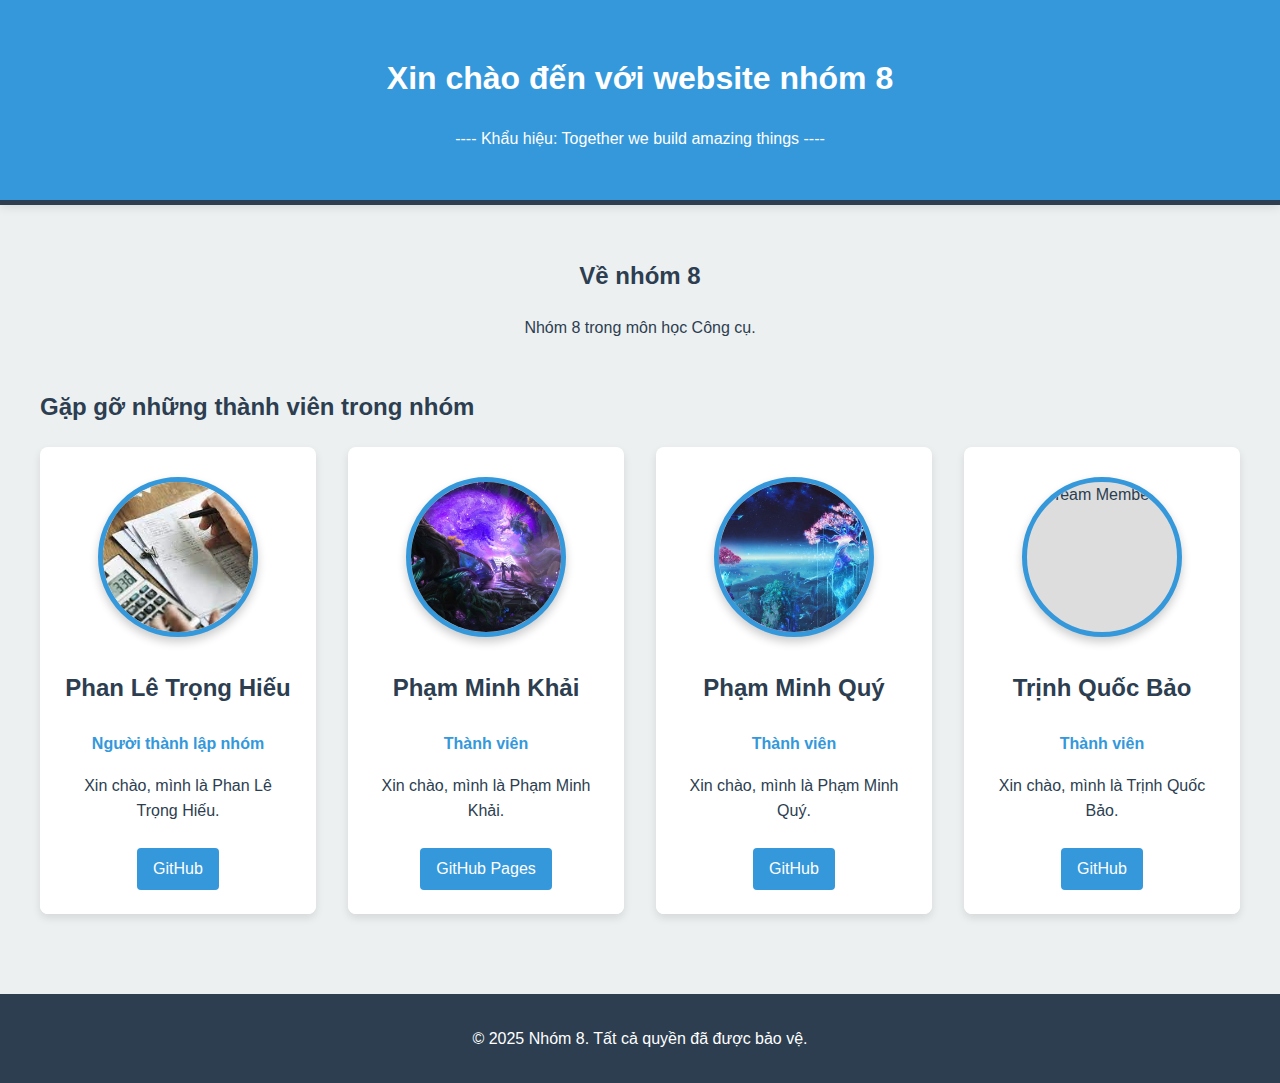
==== index.html @ 6443c13a "html-css-javascript" ====
<!DOCTYPE html>
<html lang="en">
  <head>
    <meta charset="UTF-8" />
    <meta name="viewport" content="width=device-width, initial-scale=1.0" />
    <title>Nhóm 8</title>
    <link rel="stylesheet" href="style.css" />
  </head>
  <body>
    <header>
      <h1>Xin chào đến với website nhóm 8</h1>
      <p>---- Khẩu hiệu: Together we build amazing things ----</p>
    </header>

    <div class="container">
      <div class="team-intro">
        <h2>Về nhóm 8</h2>
        <p>Nhóm 8 trong môn học Công cụ.</p>
      </div>

      <h2>Gặp gỡ những thành viên trong nhóm</h2>
      <div class="team-members">
        <!-- Team Member 1 -->
        <div class="member-card">
          <div class="avatar-container">
            <img src="./img/calculating.jpg" alt="Team Member 1" />
          </div>
          <div class="member-info">
            <h3 class="member-name">Phan Lê Trọng Hiếu</h3>
            <p class="member-role">Người thành lập nhóm</p>
            <p>Xin chào, mình là Phan Lê Trọng Hiếu.</p>
            <a
              href="https://github.com/NexoPros"
              class="member-link"
              target="_blank"
              >GitHub</a
            >
          </div>
        </div>

        <!-- Team Member 2 -->
        <div class="member-card">
          <div class="avatar-container">
            <img src="./img/magicbackground.jpg" alt="Team Member 2" />
          </div>
          <div class="member-info">
            <h3 class="member-name">Phạm Minh Khải</h3>
            <p class="member-role">Thành viên</p>
            <p>Xin chào, mình là Phạm Minh Khải.</p>
            <a
              href="https://phamminhkhai.github.io/phamminhkhai2003.github.io/"
              class="member-link"
              target="_blank"
              >GitHub Pages</a
            >
          </div>
        </div>

        <!-- Team Member 3 -->
        <div class="member-card">
          <div class="avatar-container">
            <img src="./img/magiclandscape.jpg" alt="Team Member 3" />
          </div>
          <div class="member-info">
            <h3 class="member-name">Phạm Minh Quý</h3>
            <p class="member-role">Thành viên</p>
            <p>Xin chào, mình là Phạm Minh Quý.</p>
            <a
              href="https://github.com/phamquy0211"
              class="member-link"
              target="_blank"
              >GitHub</a
            >
          </div>
        </div>

        <!-- Team Member 4 -->
        <div class="member-card">
          <div class="avatar-container">
            <img src="./img/magiclibrary.jpg" alt="Team Member 4" />
          </div>
          <div class="member-info">
            <h3 class="member-name">Trịnh Quốc Bảo</h3>
            <p class="member-role">Thành viên</p>
            <p>Xin chào, mình là Trịnh Quốc Bảo.</p>
            <a
              href="https://github.com/quocbao279"
              class="member-link"
              target="_blank"
              >GitHub</a
            >
          </div>
        </div>
      </div>
    </div>

    <footer>
      <p>&copy; 2025 Nhóm 8. Tất cả quyền đã được bảo vệ.</p>
    </footer>
  </body>
</html>
---- style.css ----
/* CSS Styling */
:root {
  --primary-color: #3498db;
  --secondary-color: #2c3e50;
  --accent-color: #e74c3c;
  --light-color: #ecf0f1;
  --dark-color: #2c3e50;
}

body {
  font-family: "Segoe UI", Tahoma, Geneva, Verdana, sans-serif;
  line-height: 1.6;
  margin: 0;
  padding: 0;
  background-color: var(--light-color);
  color: var(--dark-color);
}

header {
  background-color: var(--primary-color);
  color: white;
  text-align: center;
  padding: 2rem 0;
  border-bottom: 5px solid var(--secondary-color);
  box-shadow: 0 2px 10px rgba(0, 0, 0, 0.1);
}

.container {
  max-width: 1200px;
  margin: 0 auto;
  padding: 2rem;
}

.team-intro {
  text-align: center;
  margin-bottom: 3rem;
}

.team-members {
  display: grid;
  grid-template-columns: repeat(auto-fit, minmax(250px, 1fr));
  gap: 2rem;
}

.member-card {
  background-color: white;
  border-radius: 8px;
  overflow: hidden;
  box-shadow: 0 4px 8px rgba(0, 0, 0, 0.1);
  transition: transform 0.3s ease, box-shadow 0.3s ease;
  text-align: center;
  padding-top: 30px;
}

.member-card:hover {
  transform: translateY(-5px);
  box-shadow: 0 10px 20px rgba(0, 0, 0, 0.15);
}

.avatar-container {
  width: 150px;
  height: 150px;
  margin: 0 auto;
  position: relative;
  overflow: hidden;
  border-radius: 50%;
  background-color: #ddd;
  border: 5px solid var(--primary-color);
  box-shadow: 0 5px 10px rgba(0, 0, 0, 0.2);
}

.avatar-container img {
  width: 100%;
  height: 100%;
  object-fit: cover; /* This ensures the image covers the area without distortion */
  display: block;
}

.member-info {
  padding: 1.5rem;
  background-color: white;
}

.member-name {
  color: var(--secondary-color);
  margin-top: 0.5rem;
  font-size: 1.5rem;
}

.member-role {
  color: var(--primary-color);
  font-weight: bold;
  margin-bottom: 1rem;
}

.member-link {
  display: inline-block;
  background-color: var(--primary-color);
  color: white;
  text-decoration: none;
  padding: 0.5rem 1rem;
  border-radius: 4px;
  transition: background-color 0.3s ease;
  margin-top: 0.5rem;
}

.member-link:hover {
  background-color: var(--secondary-color);
}

footer {
  background-color: var(--secondary-color);
  color: white;
  text-align: center;
  padding: 1rem 0;
  margin-top: 3rem;
}

@media (max-width: 768px) {
  .team-members {
    grid-template-columns: 1fr;
  }

  .container {
    padding: 1rem;
  }

  .avatar-container {
    width: 120px;
    height: 120px;
  }
}
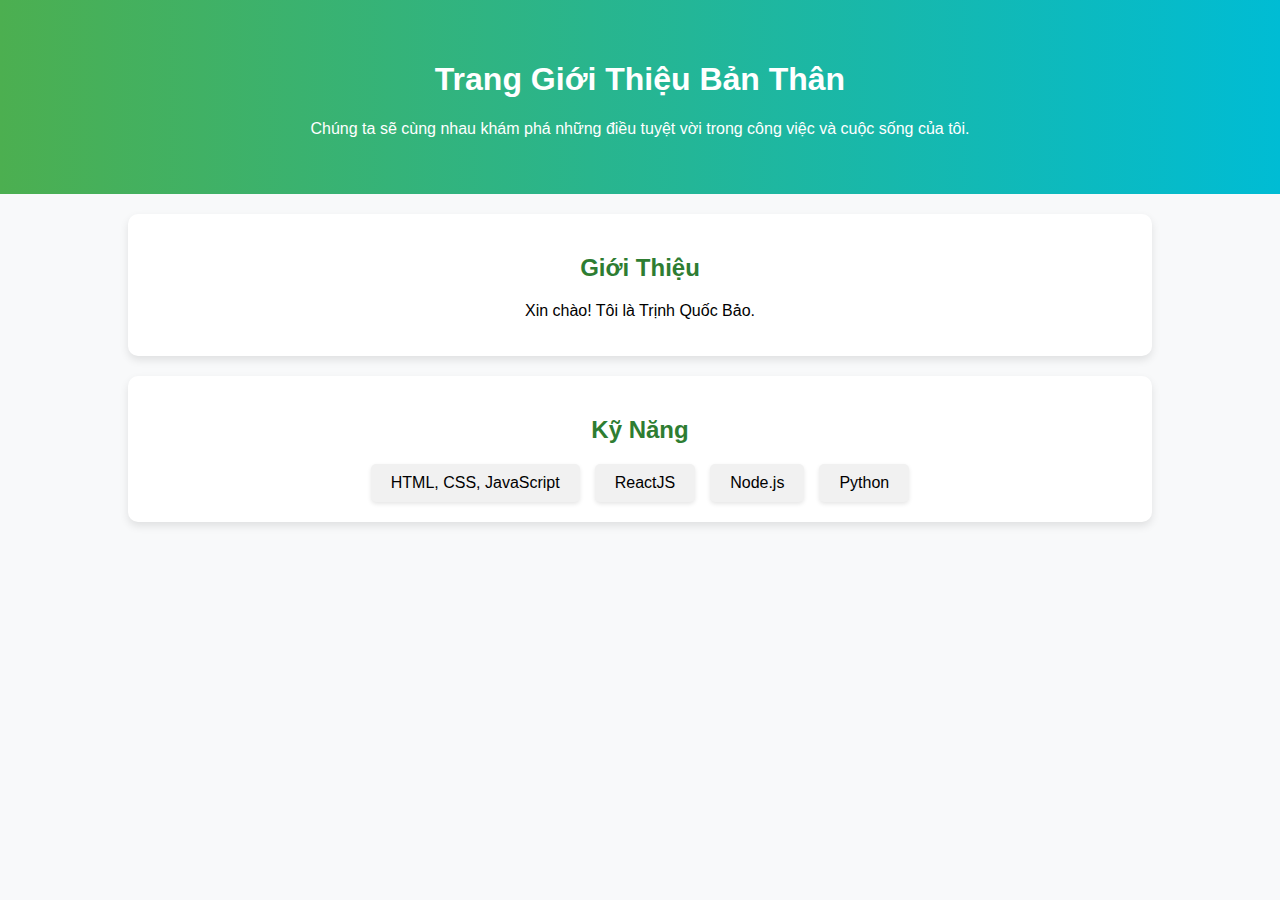
==== commit 9ae0e21a: "Merge pull request #1 from quocbao279/dev" ====
--- a/index.html
+++ b/index.html
@@ -1,101 +1,32 @@
 <!DOCTYPE html>
-<html lang="en">
-  <head>
-    <meta charset="UTF-8" />
-    <meta name="viewport" content="width=device-width, initial-scale=1.0" />
-    <title>Nhóm 8</title>
-    <link rel="stylesheet" href="style.css" />
-  </head>
-  <body>
-    <header>
-      <h1>Xin chào đến với website nhóm 8</h1>
-      <p>---- Khẩu hiệu: Together we build amazing things ----</p>
-    </header>
+<html lang="vi">
+<head>
+    <meta charset="UTF-8">
+    <meta name="viewport" content="width=device-width, initial-scale=1.0">
+    <title>Trang Giới Thiệu Bản Thân</title>
+    <link rel="stylesheet" href="/style.css">
+</head>
+<body>
+    <div class="header">
+        <h1>Trang Giới Thiệu Bản Thân</h1>
+        <p>Chúng ta sẽ cùng nhau khám phá những điều tuyệt vời trong công việc và cuộc sống của tôi.</p>
+    </div>
 
     <div class="container">
-      <div class="team-intro">
-        <h2>Về nhóm 8</h2>
-        <p>Nhóm 8 trong môn học Công cụ.</p>
-      </div>
+        <section class="about">
+            <h2>Giới Thiệu</h2>
+            <p>Xin chào! Tôi là Trịnh Quốc Bảo.</p>
+        </section>
 
-      <h2>Gặp gỡ những thành viên trong nhóm</h2>
-      <div class="team-members">
-        <!-- Team Member 1 -->
-        <div class="member-card">
-          <div class="avatar-container">
-            <img src="./img/calculating.jpg" alt="Team Member 1" />
-          </div>
-          <div class="member-info">
-            <h3 class="member-name">Phan Lê Trọng Hiếu</h3>
-            <p class="member-role">Người thành lập nhóm</p>
-            <p>Xin chào, mình là Phan Lê Trọng Hiếu.</p>
-            <a
-              href="https://github.com/NexoPros"
-              class="member-link"
-              target="_blank"
-              >GitHub</a
-            >
-          </div>
-        </div>
-
-        <!-- Team Member 2 -->
-        <div class="member-card">
-          <div class="avatar-container">
-            <img src="./img/magicbackground.jpg" alt="Team Member 2" />
-          </div>
-          <div class="member-info">
-            <h3 class="member-name">Phạm Minh Khải</h3>
-            <p class="member-role">Thành viên</p>
-            <p>Xin chào, mình là Phạm Minh Khải.</p>
-            <a
-              href="https://phamminhkhai.github.io/phamminhkhai2003.github.io/"
-              class="member-link"
-              target="_blank"
-              >GitHub Pages</a
-            >
-          </div>
-        </div>
-
-        <!-- Team Member 3 -->
-        <div class="member-card">
-          <div class="avatar-container">
-            <img src="./img/magiclandscape.jpg" alt="Team Member 3" />
-          </div>
-          <div class="member-info">
-            <h3 class="member-name">Phạm Minh Quý</h3>
-            <p class="member-role">Thành viên</p>
-            <p>Xin chào, mình là Phạm Minh Quý.</p>
-            <a
-              href="https://github.com/phamquy0211"
-              class="member-link"
-              target="_blank"
-              >GitHub</a
-            >
-          </div>
-        </div>
-
-        <!-- Team Member 4 -->
-        <div class="member-card">
-          <div class="avatar-container">
-            <img src="./img/magiclibrary.jpg" alt="Team Member 4" />
-          </div>
-          <div class="member-info">
-            <h3 class="member-name">Trịnh Quốc Bảo</h3>
-            <p class="member-role">Thành viên</p>
-            <p>Xin chào, mình là Trịnh Quốc Bảo.</p>
-            <a
-              href="https://github.com/quocbao279"
-              class="member-link"
-              target="_blank"
-              >GitHub</a
-            >
-          </div>
-        </div>
-      </div>
+        <section class="skills">
+            <h2>Kỹ Năng</h2>
+            <div class="skill-list">
+                <div class="skill">HTML, CSS, JavaScript</div>
+                <div class="skill">ReactJS</div>
+                <div class="skill">Node.js</div>
+                <div class="skill">Python</div>
+            </div>
+        </section>
     </div>
-
-    <footer>
-      <p>&copy; 2025 Nhóm 8. Tất cả quyền đã được bảo vệ.</p>
-    </footer>
-  </body>
+</body>
 </html>
--- a/style.css
+++ b/style.css
@@ -1,132 +1,45 @@
-/* CSS Styling */
-:root {
-  --primary-color: #3498db;
-  --secondary-color: #2c3e50;
-  --accent-color: #e74c3c;
-  --light-color: #ecf0f1;
-  --dark-color: #2c3e50;
+body {
+    font-family: Arial, sans-serif;
+    margin: 0;
+    padding: 0;
+    background-color: #f8f9fa;
 }
 
-body {
-  font-family: "Segoe UI", Tahoma, Geneva, Verdana, sans-serif;
-  line-height: 1.6;
-  margin: 0;
-  padding: 0;
-  background-color: var(--light-color);
-  color: var(--dark-color);
-}
-
-header {
-  background-color: var(--primary-color);
-  color: white;
-  text-align: center;
-  padding: 2rem 0;
-  border-bottom: 5px solid var(--secondary-color);
-  box-shadow: 0 2px 10px rgba(0, 0, 0, 0.1);
+.header {
+    text-align: center;
+    padding: 40px;
+    background: linear-gradient(to right, #4CAF50, #00BCD4);
+    color: white;
 }
 
 .container {
-  max-width: 1200px;
-  margin: 0 auto;
-  padding: 2rem;
+    width: 80%;
+    margin: 20px auto;
+    text-align: center;
 }
 
-.team-intro {
-  text-align: center;
-  margin-bottom: 3rem;
+.about, .skills {
+    background-color: white;
+    padding: 20px;
+    border-radius: 10px;
+    box-shadow: 0px 4px 8px rgba(0, 0, 0, 0.1);
+    margin-bottom: 20px;
 }
 
-.team-members {
-  display: grid;
-  grid-template-columns: repeat(auto-fit, minmax(250px, 1fr));
-  gap: 2rem;
+h2 {
+    color: #2e7d32;
 }
 
-.member-card {
-  background-color: white;
-  border-radius: 8px;
-  overflow: hidden;
-  box-shadow: 0 4px 8px rgba(0, 0, 0, 0.1);
-  transition: transform 0.3s ease, box-shadow 0.3s ease;
-  text-align: center;
-  padding-top: 30px;
+.skill-list {
+    display: flex;
+    justify-content: center;
+    gap: 15px;
+    flex-wrap: wrap;
 }
 
-.member-card:hover {
-  transform: translateY(-5px);
-  box-shadow: 0 10px 20px rgba(0, 0, 0, 0.15);
+.skill {
+    background-color: #f1f1f1;
+    padding: 10px 20px;
+    border-radius: 5px;
+    box-shadow: 0px 2px 4px rgba(0, 0, 0, 0.1);
 }
-
-.avatar-container {
-  width: 150px;
-  height: 150px;
-  margin: 0 auto;
-  position: relative;
-  overflow: hidden;
-  border-radius: 50%;
-  background-color: #ddd;
-  border: 5px solid var(--primary-color);
-  box-shadow: 0 5px 10px rgba(0, 0, 0, 0.2);
-}
-
-.avatar-container img {
-  width: 100%;
-  height: 100%;
-  object-fit: cover; /* This ensures the image covers the area without distortion */
-  display: block;
-}
-
-.member-info {
-  padding: 1.5rem;
-  background-color: white;
-}
-
-.member-name {
-  color: var(--secondary-color);
-  margin-top: 0.5rem;
-  font-size: 1.5rem;
-}
-
-.member-role {
-  color: var(--primary-color);
-  font-weight: bold;
-  margin-bottom: 1rem;
-}
-
-.member-link {
-  display: inline-block;
-  background-color: var(--primary-color);
-  color: white;
-  text-decoration: none;
-  padding: 0.5rem 1rem;
-  border-radius: 4px;
-  transition: background-color 0.3s ease;
-  margin-top: 0.5rem;
-}
-
-.member-link:hover {
-  background-color: var(--secondary-color);
-}
-
-footer {
-  background-color: var(--secondary-color);
-  color: white;
-  text-align: center;
-  padding: 1rem 0;
-  margin-top: 3rem;
-}
-
-@media (max-width: 768px) {
-  .team-members {
-    grid-template-columns: 1fr;
-  }
-
-  .container {
-    padding: 1rem;
-  }
-
-  .avatar-container {
-    width: 120px;
-    height: 120px;
-  }
-}
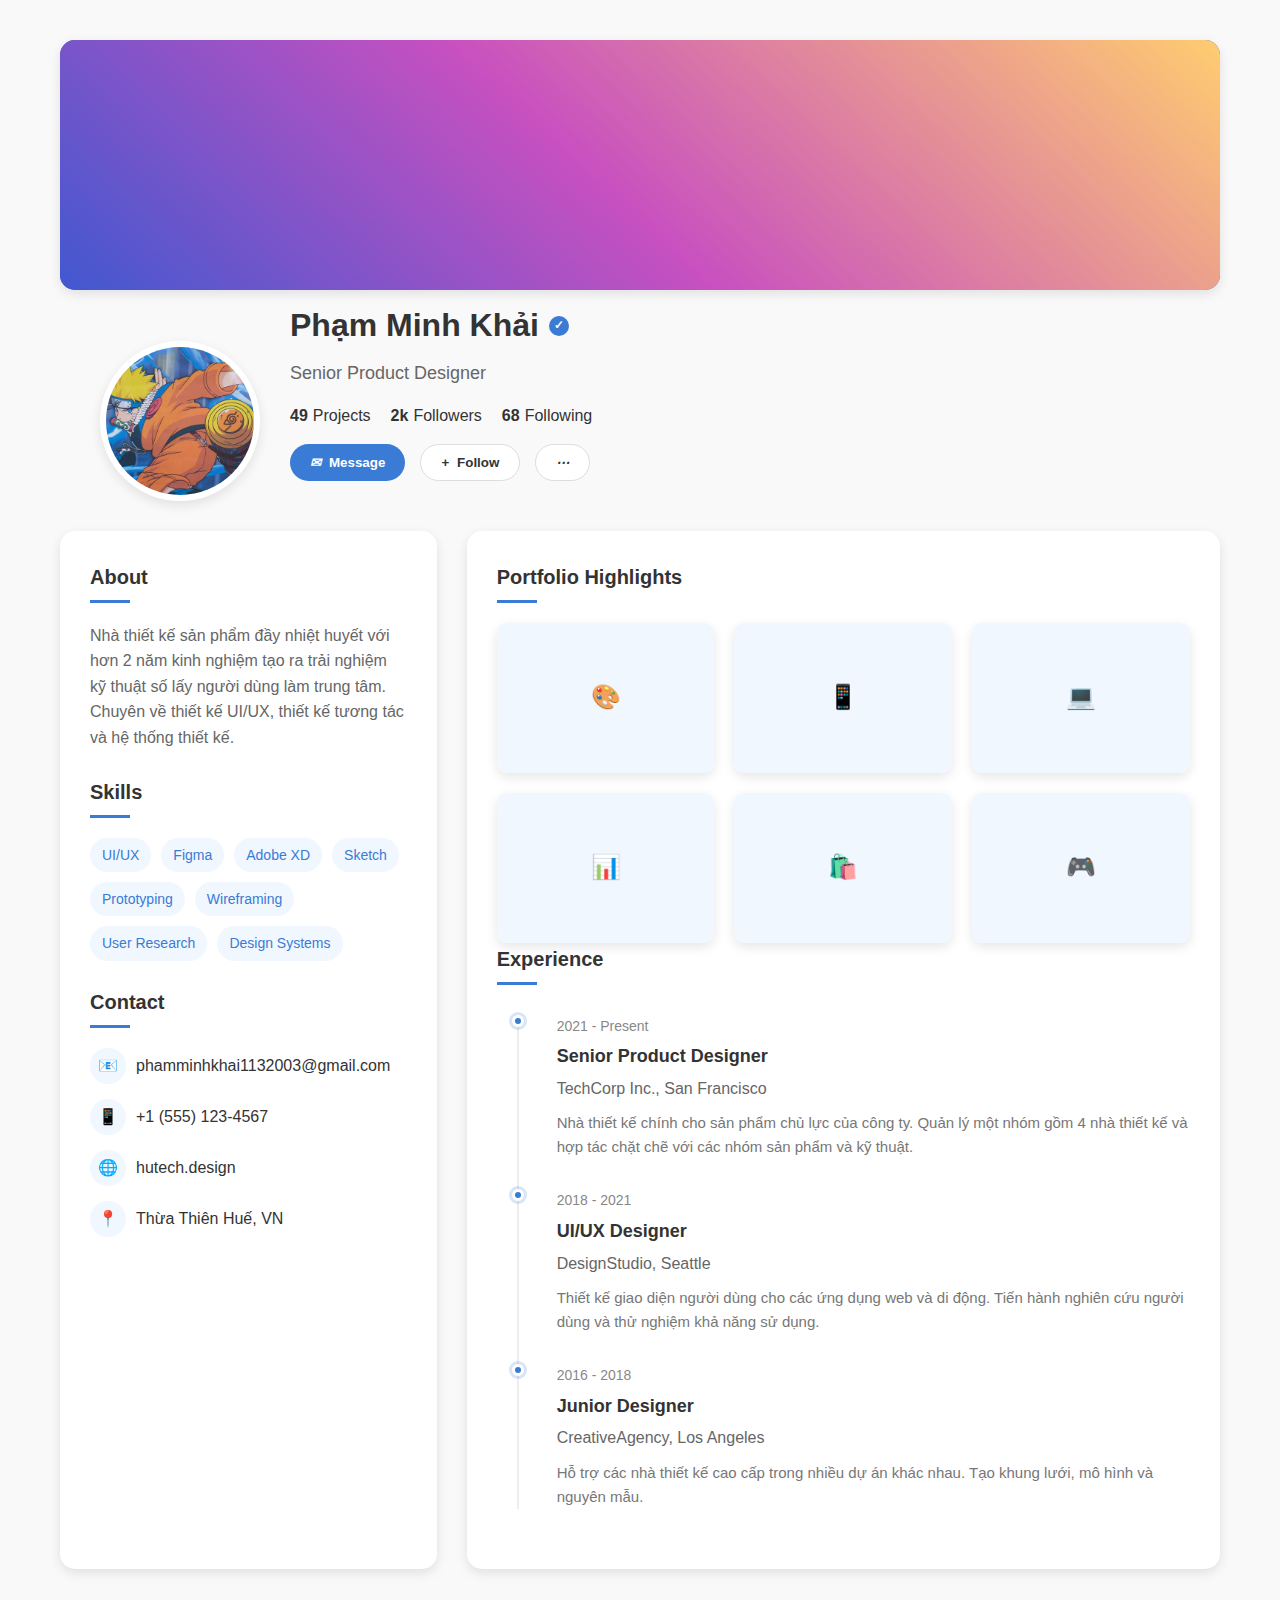
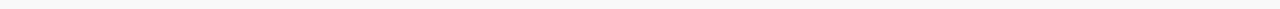
==== commit 4b792476: "html-css-js" ====
--- a/index.html
+++ b/index.html
@@ -1,32 +1,195 @@
 <!DOCTYPE html>
-<html lang="vi">
-<head>
-    <meta charset="UTF-8">
-    <meta name="viewport" content="width=device-width, initial-scale=1.0">
-    <title>Trang Giới Thiệu Bản Thân</title>
-    <link rel="stylesheet" href="/style.css">
-</head>
-<body>
-    <div class="header">
-        <h1>Trang Giới Thiệu Bản Thân</h1>
-        <p>Chúng ta sẽ cùng nhau khám phá những điều tuyệt vời trong công việc và cuộc sống của tôi.</p>
+<html lang="en">
+  <head>
+    <meta charset="UTF-8" />
+    <meta name="viewport" content="width=device-width, initial-scale=1.0" />
+    <title>Modern Profile Page</title>
+    <link rel="stylesheet" href="style.css" />
+  </head>
+  <body>
+    <div class="container">
+      <div class="profile-wrapper">
+        <div class="profile-header">
+          <div class="cover-photo"></div>
+        </div>
+
+        <div class="profile-info">
+          <div class="profile-picture">
+            <img src="/img/avatar.jpg" alt="Profile picture" />
+          </div>
+
+          <div class="profile-details">
+            <h1 class="profile-name" style="padding-top: 40px">
+              Phạm Minh Khải
+              <span class="verified-badge">✓</span>
+            </h1>
+            <p class="profile-title">Senior Product Designer</p>
+
+            <div class="profile-stats">
+              <div class="stat">
+                <span class="stat-value">248</span>
+                <span class="stat-label">Projects</span>
+              </div>
+              <div class="stat">
+                <span class="stat-value">7.5k</span>
+                <span class="stat-label">Followers</span>
+              </div>
+              <div class="stat">
+                <span class="stat-value">342</span>
+                <span class="stat-label">Following</span>
+              </div>
+            </div>
+
+            <div class="profile-actions">
+              <button class="profile-btn primary-btn"><i>✉</i> Message</button>
+              <button class="profile-btn secondary-btn"><i>+</i> Follow</button>
+              <button class="profile-btn secondary-btn">
+                <i>⋯</i>
+              </button>
+            </div>
+          </div>
+        </div>
+
+        <div class="profile-content">
+          <div class="profile-sidebar">
+            <div class="about-section">
+              <h3 class="section-title">About</h3>
+              <p class="about-text">
+                Nhà thiết kế sản phẩm đầy nhiệt huyết với hơn 2 năm kinh nghiệm
+                tạo ra trải nghiệm kỹ thuật số lấy người dùng làm trung tâm.
+                Chuyên về thiết kế UI/UX, thiết kế tương tác và hệ thống thiết
+                kế.
+              </p>
+            </div>
+
+            <div class="skills-section">
+              <h3 class="section-title">Skills</h3>
+              <div class="skill-list">
+                <span class="skill-tag">UI/UX</span>
+                <span class="skill-tag">Figma</span>
+                <span class="skill-tag">Adobe XD</span>
+                <span class="skill-tag">Sketch</span>
+                <span class="skill-tag">Prototyping</span>
+                <span class="skill-tag">Wireframing</span>
+                <span class="skill-tag">User Research</span>
+                <span class="skill-tag">Design Systems</span>
+              </div>
+            </div>
+
+            <div class="contact-section">
+              <h3 class="section-title">Contact</h3>
+              <div class="contact-info">
+                <div class="contact-item">
+                  <div class="contact-icon">📧</div>
+                  <span>phamminhkhai1132003@gmail.com</span>
+                </div>
+                <div class="contact-item">
+                  <div class="contact-icon">📱</div>
+                  <span>+1 (555) 123-4567</span>
+                </div>
+                <div class="contact-item">
+                  <div class="contact-icon">🌐</div>
+                  <span>hutech.design</span>
+                </div>
+                <div class="contact-item">
+                  <div class="contact-icon">📍</div>
+                  <span>Thừa Thiên Huế, VN</span>
+                </div>
+              </div>
+            </div>
+          </div>
+
+          <div class="profile-main">
+            <div class="portfolio-section">
+              <h3 class="section-title">Portfolio Highlights</h3>
+              <div class="portfolio-grid">
+                <div class="portfolio-item">
+                  <div class="portfolio-img">🎨</div>
+                  <div class="portfolio-overlay">
+                    <h4>Mobile App Redesign</h4>
+                  </div>
+                </div>
+                <div class="portfolio-item">
+                  <div class="portfolio-img">📱</div>
+                  <div class="portfolio-overlay">
+                    <h4>Website Prototype</h4>
+                  </div>
+                </div>
+                <div class="portfolio-item">
+                  <div class="portfolio-img">💻</div>
+                  <div class="portfolio-overlay">
+                    <h4>Design System</h4>
+                  </div>
+                </div>
+                <div class="portfolio-item">
+                  <div class="portfolio-img">📊</div>
+                  <div class="portfolio-overlay">
+                    <h4>Dashboard UI</h4>
+                  </div>
+                </div>
+                <div class="portfolio-item">
+                  <div class="portfolio-img">🛍️</div>
+                  <div class="portfolio-overlay">
+                    <h4>E-commerce Flow</h4>
+                  </div>
+                </div>
+                <div class="portfolio-item">
+                  <div class="portfolio-img">🎮</div>
+                  <div class="portfolio-overlay">
+                    <h4>Game Interface</h4>
+                  </div>
+                </div>
+              </div>
+            </div>
+
+            <div class="experience-section">
+              <h3 class="section-title">Experience</h3>
+              <div class="timeline">
+                <div class="timeline-item">
+                  <div class="timeline-dot"></div>
+                  <div class="timeline-date">2021 - Present</div>
+                  <div class="timeline-title">Senior Product Designer</div>
+                  <div class="timeline-subtitle">
+                    TechCorp Inc., San Francisco
+                  </div>
+                  <div class="timeline-content">
+                    Nhà thiết kế chính cho sản phẩm chủ lực của công ty. Quản lý
+                    một nhóm gồm 4 nhà thiết kế và hợp tác chặt chẽ với các nhóm
+                    sản phẩm và kỹ thuật.
+                  </div>
+                </div>
+
+                <div class="timeline-item">
+                  <div class="timeline-dot"></div>
+                  <div class="timeline-date">2018 - 2021</div>
+                  <div class="timeline-title">UI/UX Designer</div>
+                  <div class="timeline-subtitle">DesignStudio, Seattle</div>
+                  <div class="timeline-content">
+                    Thiết kế giao diện người dùng cho các ứng dụng web và di
+                    động. Tiến hành nghiên cứu người dùng và thử nghiệm khả năng
+                    sử dụng.
+                  </div>
+                </div>
+
+                <div class="timeline-item">
+                  <div class="timeline-dot"></div>
+                  <div class="timeline-date">2016 - 2018</div>
+                  <div class="timeline-title">Junior Designer</div>
+                  <div class="timeline-subtitle">
+                    CreativeAgency, Los Angeles
+                  </div>
+                  <div class="timeline-content">
+                    Hỗ trợ các nhà thiết kế cao cấp trong nhiều dự án khác nhau.
+                    Tạo khung lưới, mô hình và nguyên mẫu.
+                  </div>
+                </div>
+              </div>
+            </div>
+          </div>
+        </div>
+      </div>
     </div>
 
-    <div class="container">
-        <section class="about">
-            <h2>Giới Thiệu</h2>
-            <p>Xin chào! Tôi là Trịnh Quốc Bảo.</p>
-        </section>
-
-        <section class="skills">
-            <h2>Kỹ Năng</h2>
-            <div class="skill-list">
-                <div class="skill">HTML, CSS, JavaScript</div>
-                <div class="skill">ReactJS</div>
-                <div class="skill">Node.js</div>
-                <div class="skill">Python</div>
-            </div>
-        </section>
-    </div>
-</body>
+    <script src="script.js"></script>
+  </body>
 </html>
--- a/style.css
+++ b/style.css
@@ -1,45 +1,429 @@
+:root {
+  --primary-color: #3a7bd5;
+  --secondary-color: #3a6073;
+  --text-color: #333;
+  --light-color: #f5f5f5;
+  --shadow: 0 4px 12px rgba(0, 0, 0, 0.1);
+  --transition: all 0.3s ease;
+}
+
+* {
+  margin: 0;
+  padding: 0;
+  box-sizing: border-box;
+  font-family: "Segoe UI", Tahoma, Geneva, Verdana, sans-serif;
+}
+
 body {
-    font-family: Arial, sans-serif;
-    margin: 0;
-    padding: 0;
-    background-color: #f8f9fa;
-}
-
-.header {
+  background-color: #f9f9f9;
+  color: var(--text-color);
+  line-height: 1.6;
+}
+
+.container {
+  max-width: 1200px;
+  margin: 40px auto;
+  padding: 0 20px;
+}
+
+.profile-wrapper {
+  display: flex;
+  flex-direction: column;
+  gap: 30px;
+  position: relative;
+}
+
+.profile-header {
+  position: relative;
+  height: 250px;
+  border-radius: 15px;
+  overflow: hidden;
+  box-shadow: var(--shadow);
+}
+
+.cover-photo {
+  width: 100%;
+  height: 100%;
+  object-fit: cover;
+  background-color: #4158d0;
+  background-image: linear-gradient(
+    43deg,
+    #4158d0 0%,
+    #c850c0 46%,
+    #ffcc70 100%
+  );
+}
+
+.profile-info {
+  display: flex;
+  align-items: flex-end;
+  gap: 30px;
+  margin-top: -80px;
+  padding: 0 40px;
+  position: relative;
+  z-index: 2;
+}
+
+.profile-picture {
+  width: 160px;
+  height: 160px;
+  border-radius: 50%;
+  border: 6px solid #fff;
+  box-shadow: var(--shadow);
+  overflow: hidden;
+  background: #fff;
+  transform: translateY(0);
+  transition: var(--transition);
+}
+
+.profile-picture:hover {
+  transform: translateY(-10px);
+}
+
+.profile-picture img {
+  width: 100%;
+  height: 100%;
+  object-fit: cover;
+  transition: var(--transition);
+}
+
+.profile-picture:hover img {
+  transform: scale(1.05);
+}
+
+.profile-details {
+  flex: 1;
+  padding: 20px 0;
+}
+
+.profile-name {
+  font-size: 32px;
+  font-weight: 700;
+  margin-bottom: 8px;
+  display: flex;
+  align-items: center;
+  gap: 10px;
+}
+
+.verified-badge {
+  width: 20px;
+  height: 20px;
+  background-color: var(--primary-color);
+  border-radius: 50%;
+  display: inline-flex;
+  align-items: center;
+  justify-content: center;
+  color: #fff;
+  font-size: 12px;
+}
+
+.profile-title {
+  font-size: 18px;
+  color: #666;
+  margin-bottom: 15px;
+}
+
+.profile-stats {
+  display: flex;
+  gap: 20px;
+}
+
+.stat {
+  display: flex;
+  align-items: center;
+  gap: 5px;
+}
+
+.stat-value {
+  font-weight: 600;
+}
+
+.profile-actions {
+  display: flex;
+  gap: 15px;
+  margin-top: 15px;
+}
+
+.profile-btn {
+  padding: 10px 20px;
+  border-radius: 30px;
+  border: none;
+  cursor: pointer;
+  font-weight: 600;
+  transition: var(--transition);
+  display: flex;
+  align-items: center;
+  gap: 8px;
+}
+
+.primary-btn {
+  background-color: var(--primary-color);
+  color: #fff;
+}
+
+.primary-btn:hover {
+  background-color: #2c6ac1;
+  transform: translateY(-3px);
+  box-shadow: 0 6px 15px rgba(58, 123, 213, 0.3);
+}
+
+.secondary-btn {
+  background-color: #fff;
+  color: var(--text-color);
+  border: 1px solid #ddd;
+}
+
+.secondary-btn:hover {
+  background-color: #f5f5f5;
+  transform: translateY(-3px);
+  box-shadow: var(--shadow);
+}
+
+.profile-content {
+  display: grid;
+  grid-template-columns: 1fr 2fr;
+  gap: 30px;
+}
+
+.profile-sidebar,
+.profile-main {
+  background-color: #fff;
+  border-radius: 15px;
+  padding: 30px;
+  box-shadow: var(--shadow);
+}
+
+.section-title {
+  font-size: 20px;
+  font-weight: 700;
+  margin-bottom: 20px;
+  position: relative;
+  padding-bottom: 10px;
+}
+
+.section-title::after {
+  content: "";
+  position: absolute;
+  bottom: 0;
+  left: 0;
+  width: 40px;
+  height: 3px;
+  background-color: var(--primary-color);
+}
+
+.about-text {
+  color: #666;
+  margin-bottom: 25px;
+}
+
+.skill-list {
+  display: flex;
+  flex-wrap: wrap;
+  gap: 10px;
+  margin-bottom: 25px;
+}
+
+.skill-tag {
+  background-color: #f0f7ff;
+  color: var(--primary-color);
+  padding: 6px 12px;
+  border-radius: 20px;
+  font-size: 14px;
+  font-weight: 500;
+  transition: var(--transition);
+}
+
+.skill-tag:hover {
+  background-color: var(--primary-color);
+  color: #fff;
+  transform: translateY(-3px);
+  box-shadow: 0 3px 10px rgba(58, 123, 213, 0.2);
+}
+
+.contact-info {
+  display: flex;
+  flex-direction: column;
+  gap: 15px;
+}
+
+.contact-item {
+  display: flex;
+  align-items: center;
+  gap: 10px;
+}
+
+.contact-icon {
+  width: 36px;
+  height: 36px;
+  border-radius: 50%;
+  background-color: #f0f7ff;
+  display: flex;
+  align-items: center;
+  justify-content: center;
+  color: var(--primary-color);
+}
+
+.portfolio-grid {
+  display: grid;
+  grid-template-columns: repeat(auto-fill, minmax(200px, 1fr));
+  gap: 20px;
+  margin-top: 20px;
+}
+
+.portfolio-item {
+  position: relative;
+  border-radius: 10px;
+  overflow: hidden;
+  box-shadow: var(--shadow);
+  transition: var(--transition);
+  cursor: pointer;
+}
+
+.portfolio-item:hover {
+  transform: translateY(-10px);
+  box-shadow: 0 10px 20px rgba(0, 0, 0, 0.15);
+}
+
+.portfolio-img {
+  width: 100%;
+  height: 150px;
+  background-color: #f0f7ff;
+  display: flex;
+  align-items: center;
+  justify-content: center;
+  color: var(--primary-color);
+  font-size: 24px;
+}
+
+.portfolio-overlay {
+  position: absolute;
+  bottom: 0;
+  left: 0;
+  width: 100%;
+  padding: 15px;
+  background: linear-gradient(to top, rgba(0, 0, 0, 0.8), transparent);
+  color: #fff;
+  transform: translateY(100%);
+  transition: var(--transition);
+}
+
+.portfolio-item:hover .portfolio-overlay {
+  transform: translateY(0);
+}
+
+.timeline {
+  position: relative;
+  margin-top: 30px;
+}
+
+.timeline::before {
+  content: "";
+  position: absolute;
+  top: 0;
+  left: 20px;
+  width: 2px;
+  height: 100%;
+  background-color: #eee;
+}
+
+.timeline-item {
+  position: relative;
+  padding-left: 60px;
+  margin-bottom: 30px;
+}
+
+.timeline-dot {
+  position: absolute;
+  left: 15px;
+  top: 0;
+  width: 12px;
+  height: 12px;
+  border-radius: 50%;
+  background-color: var(--primary-color);
+  border: 3px solid #fff;
+  box-shadow: 0 0 0 3px rgba(58, 123, 213, 0.2);
+}
+
+.timeline-date {
+  font-size: 14px;
+  color: #888;
+  margin-bottom: 5px;
+}
+
+.timeline-title {
+  font-size: 18px;
+  font-weight: 600;
+  margin-bottom: 5px;
+}
+
+.timeline-subtitle {
+  font-size: 16px;
+  color: #666;
+  margin-bottom: 10px;
+}
+
+.timeline-content {
+  font-size: 15px;
+  color: #777;
+}
+
+/* Animation classes */
+.animate-in {
+  animation: fadeIn 0.5s ease-out forwards;
+}
+
+@keyframes fadeIn {
+  from {
+    opacity: 0;
+    transform: translateY(20px);
+  }
+  to {
+    opacity: 1;
+    transform: translateY(0);
+  }
+}
+
+/* Responsive */
+@media (max-width: 992px) {
+  .profile-content {
+    grid-template-columns: 1fr;
+  }
+}
+
+@media (max-width: 768px) {
+  .profile-info {
+    flex-direction: column;
+    align-items: center;
     text-align: center;
-    padding: 40px;
-    background: linear-gradient(to right, #4CAF50, #00BCD4);
-    color: white;
-}
-
-.container {
-    width: 80%;
-    margin: 20px auto;
-    text-align: center;
-}
-
-.about, .skills {
-    background-color: white;
-    padding: 20px;
-    border-radius: 10px;
-    box-shadow: 0px 4px 8px rgba(0, 0, 0, 0.1);
-    margin-bottom: 20px;
-}
-
-h2 {
-    color: #2e7d32;
-}
-
-.skill-list {
-    display: flex;
+    margin-top: -50px;
+  }
+
+  .profile-stats,
+  .profile-actions {
     justify-content: center;
-    gap: 15px;
-    flex-wrap: wrap;
-}
-
-.skill {
-    background-color: #f1f1f1;
-    padding: 10px 20px;
-    border-radius: 5px;
-    box-shadow: 0px 2px 4px rgba(0, 0, 0, 0.1);
-}
+  }
+
+  .section-title::after {
+    left: 50%;
+    transform: translateX(-50%);
+  }
+}
+
+@media (max-width: 576px) {
+  .profile-header {
+    height: 180px;
+  }
+
+  .profile-picture {
+    width: 120px;
+    height: 120px;
+  }
+
+  .profile-name {
+    font-size: 24px;
+  }
+
+  .portfolio-grid {
+    grid-template-columns: 1fr 1fr;
+  }
+}
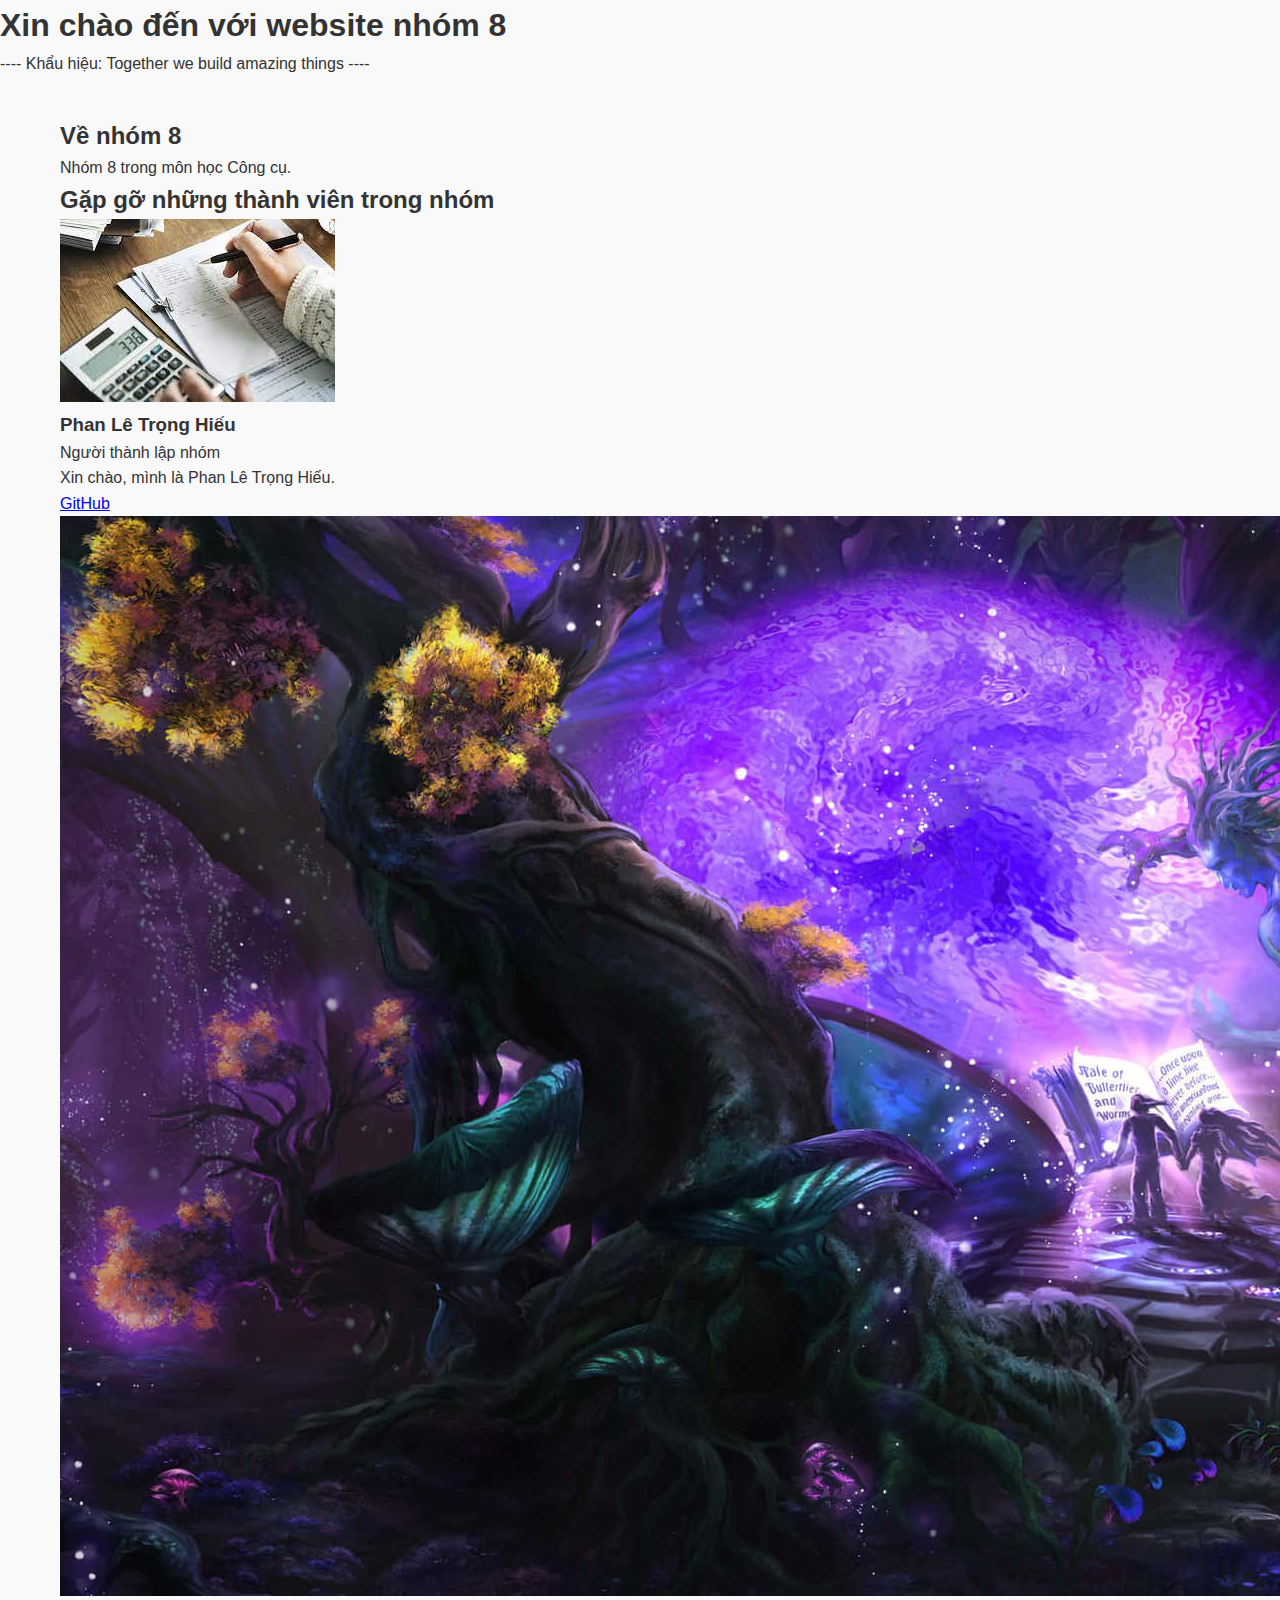
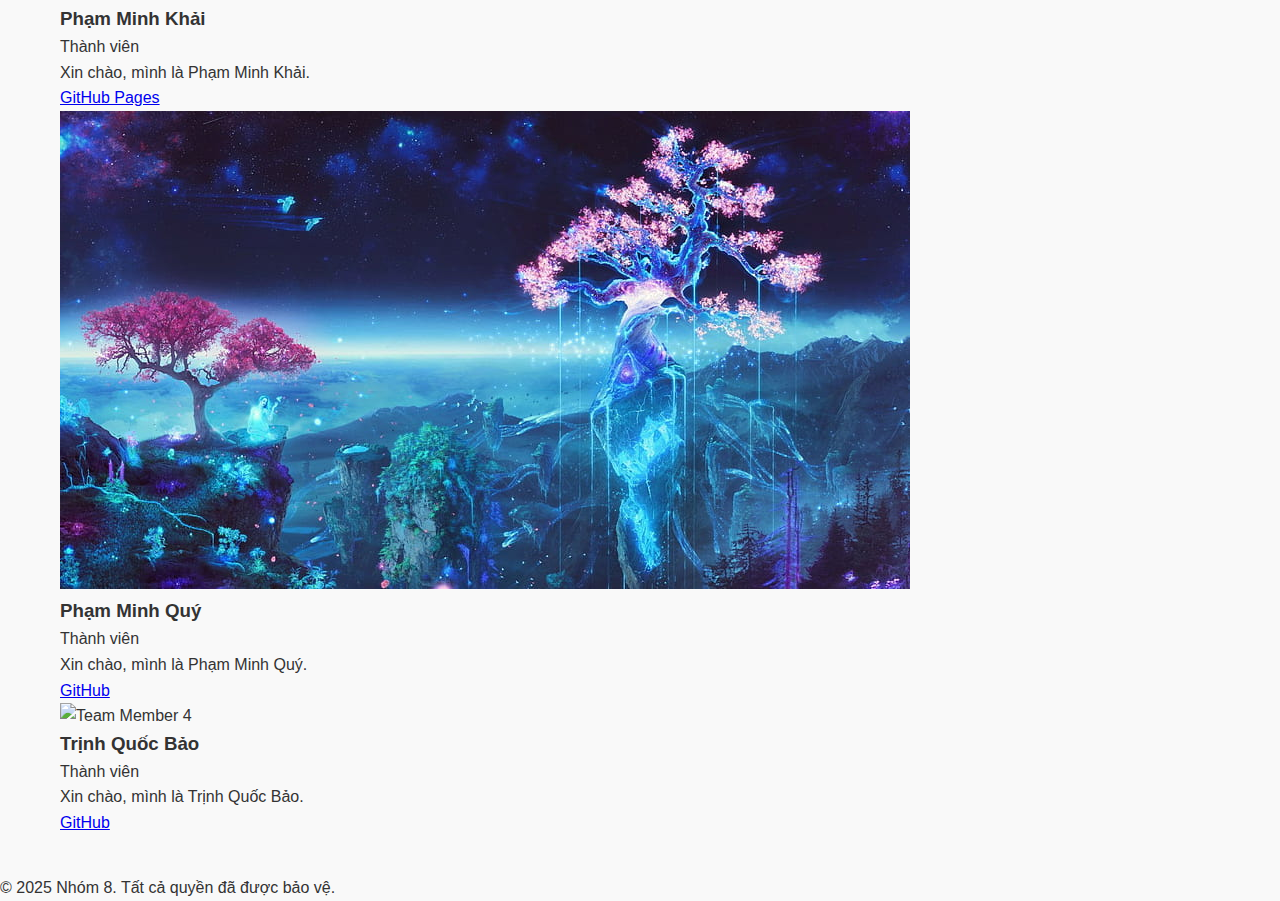
==== commit ee4885f9: "Thông báo commit" ====
--- a/index.html
+++ b/index.html
@@ -3,193 +3,99 @@
   <head>
     <meta charset="UTF-8" />
     <meta name="viewport" content="width=device-width, initial-scale=1.0" />
-    <title>Modern Profile Page</title>
+    <title>Nhóm 8</title>
     <link rel="stylesheet" href="style.css" />
   </head>
   <body>
+    <header>
+      <h1>Xin chào đến với website nhóm 8</h1>
+      <p>---- Khẩu hiệu: Together we build amazing things ----</p>
+    </header>
+
     <div class="container">
-      <div class="profile-wrapper">
-        <div class="profile-header">
-          <div class="cover-photo"></div>
-        </div>
+      <div class="team-intro">
+        <h2>Về nhóm 8</h2>
+        <p>Nhóm 8 trong môn học Công cụ.</p>
+      </div>
 
-        <div class="profile-info">
-          <div class="profile-picture">
-            <img src="/img/avatar.jpg" alt="Profile picture" />
+      <h2>Gặp gỡ những thành viên trong nhóm</h2>
+      <div class="team-members">
+        <!-- Team Member 1 -->
+        <div class="member-card">
+          <div class="avatar-container">
+            <img src="./img/calculating.jpg" alt="Team Member 1" />
           </div>
-
-          <div class="profile-details">
-            <h1 class="profile-name" style="padding-top: 40px">
-              Phạm Minh Khải
-              <span class="verified-badge">✓</span>
-            </h1>
-            <p class="profile-title">Senior Product Designer</p>
-
-            <div class="profile-stats">
-              <div class="stat">
-                <span class="stat-value">248</span>
-                <span class="stat-label">Projects</span>
-              </div>
-              <div class="stat">
-                <span class="stat-value">7.5k</span>
-                <span class="stat-label">Followers</span>
-              </div>
-              <div class="stat">
-                <span class="stat-value">342</span>
-                <span class="stat-label">Following</span>
-              </div>
-            </div>
-
-            <div class="profile-actions">
-              <button class="profile-btn primary-btn"><i>✉</i> Message</button>
-              <button class="profile-btn secondary-btn"><i>+</i> Follow</button>
-              <button class="profile-btn secondary-btn">
-                <i>⋯</i>
-              </button>
-            </div>
+          <div class="member-info">
+            <h3 class="member-name">Phan Lê Trọng Hiếu</h3>
+            <p class="member-role">Người thành lập nhóm</p>
+            <p>Xin chào, mình là Phan Lê Trọng Hiếu.</p>
+            <a
+              href="https://github.com/NexoPros"
+              class="member-link"
+              target="_blank"
+              >GitHub</a
+            >
           </div>
         </div>
 
-        <div class="profile-content">
-          <div class="profile-sidebar">
-            <div class="about-section">
-              <h3 class="section-title">About</h3>
-              <p class="about-text">
-                Nhà thiết kế sản phẩm đầy nhiệt huyết với hơn 2 năm kinh nghiệm
-                tạo ra trải nghiệm kỹ thuật số lấy người dùng làm trung tâm.
-                Chuyên về thiết kế UI/UX, thiết kế tương tác và hệ thống thiết
-                kế.
-              </p>
-            </div>
+        <!-- Team Member 2 -->
+        <div class="member-card">
+          <div class="avatar-container">
+            <img src="./img/magicbackground.jpg" alt="Team Member 2" />
+          </div>
+          <div class="member-info">
+            <h3 class="member-name">Phạm Minh Khải</h3>
+            <p class="member-role">Thành viên</p>
+            <p>Xin chào, mình là Phạm Minh Khải.</p>
+            <a
+              href="https://phamminhkhai.github.io/phamminhkhai113.github.io/"
+              class="member-link"
+              target="_blank"
+              >GitHub Pages</a
+            >
+          </div>
+        </div>
 
-            <div class="skills-section">
-              <h3 class="section-title">Skills</h3>
-              <div class="skill-list">
-                <span class="skill-tag">UI/UX</span>
-                <span class="skill-tag">Figma</span>
-                <span class="skill-tag">Adobe XD</span>
-                <span class="skill-tag">Sketch</span>
-                <span class="skill-tag">Prototyping</span>
-                <span class="skill-tag">Wireframing</span>
-                <span class="skill-tag">User Research</span>
-                <span class="skill-tag">Design Systems</span>
-              </div>
-            </div>
+        <!-- Team Member 3 -->
+        <div class="member-card">
+          <div class="avatar-container">
+            <img src="./img/magiclandscape.jpg" alt="Team Member 3" />
+          </div>
+          <div class="member-info">
+            <h3 class="member-name">Phạm Minh Quý</h3>
+            <p class="member-role">Thành viên</p>
+            <p>Xin chào, mình là Phạm Minh Quý.</p>
+            <a
+              href="https://github.com/phamquy0211"
+              class="member-link"
+              target="_blank"
+              >GitHub</a
+            >
+          </div>
+        </div>
 
-            <div class="contact-section">
-              <h3 class="section-title">Contact</h3>
-              <div class="contact-info">
-                <div class="contact-item">
-                  <div class="contact-icon">📧</div>
-                  <span>phamminhkhai1132003@gmail.com</span>
-                </div>
-                <div class="contact-item">
-                  <div class="contact-icon">📱</div>
-                  <span>+1 (555) 123-4567</span>
-                </div>
-                <div class="contact-item">
-                  <div class="contact-icon">🌐</div>
-                  <span>hutech.design</span>
-                </div>
-                <div class="contact-item">
-                  <div class="contact-icon">📍</div>
-                  <span>Thừa Thiên Huế, VN</span>
-                </div>
-              </div>
-            </div>
+        <!-- Team Member 4 -->
+        <div class="member-card">
+          <div class="avatar-container">
+            <img src="./img/magiclibrary.jpg" alt="Team Member 4" />
           </div>
-
-          <div class="profile-main">
-            <div class="portfolio-section">
-              <h3 class="section-title">Portfolio Highlights</h3>
-              <div class="portfolio-grid">
-                <div class="portfolio-item">
-                  <div class="portfolio-img">🎨</div>
-                  <div class="portfolio-overlay">
-                    <h4>Mobile App Redesign</h4>
-                  </div>
-                </div>
-                <div class="portfolio-item">
-                  <div class="portfolio-img">📱</div>
-                  <div class="portfolio-overlay">
-                    <h4>Website Prototype</h4>
-                  </div>
-                </div>
-                <div class="portfolio-item">
-                  <div class="portfolio-img">💻</div>
-                  <div class="portfolio-overlay">
-                    <h4>Design System</h4>
-                  </div>
-                </div>
-                <div class="portfolio-item">
-                  <div class="portfolio-img">📊</div>
-                  <div class="portfolio-overlay">
-                    <h4>Dashboard UI</h4>
-                  </div>
-                </div>
-                <div class="portfolio-item">
-                  <div class="portfolio-img">🛍️</div>
-                  <div class="portfolio-overlay">
-                    <h4>E-commerce Flow</h4>
-                  </div>
-                </div>
-                <div class="portfolio-item">
-                  <div class="portfolio-img">🎮</div>
-                  <div class="portfolio-overlay">
-                    <h4>Game Interface</h4>
-                  </div>
-                </div>
-              </div>
-            </div>
-
-            <div class="experience-section">
-              <h3 class="section-title">Experience</h3>
-              <div class="timeline">
-                <div class="timeline-item">
-                  <div class="timeline-dot"></div>
-                  <div class="timeline-date">2021 - Present</div>
-                  <div class="timeline-title">Senior Product Designer</div>
-                  <div class="timeline-subtitle">
-                    TechCorp Inc., San Francisco
-                  </div>
-                  <div class="timeline-content">
-                    Nhà thiết kế chính cho sản phẩm chủ lực của công ty. Quản lý
-                    một nhóm gồm 4 nhà thiết kế và hợp tác chặt chẽ với các nhóm
-                    sản phẩm và kỹ thuật.
-                  </div>
-                </div>
-
-                <div class="timeline-item">
-                  <div class="timeline-dot"></div>
-                  <div class="timeline-date">2018 - 2021</div>
-                  <div class="timeline-title">UI/UX Designer</div>
-                  <div class="timeline-subtitle">DesignStudio, Seattle</div>
-                  <div class="timeline-content">
-                    Thiết kế giao diện người dùng cho các ứng dụng web và di
-                    động. Tiến hành nghiên cứu người dùng và thử nghiệm khả năng
-                    sử dụng.
-                  </div>
-                </div>
-
-                <div class="timeline-item">
-                  <div class="timeline-dot"></div>
-                  <div class="timeline-date">2016 - 2018</div>
-                  <div class="timeline-title">Junior Designer</div>
-                  <div class="timeline-subtitle">
-                    CreativeAgency, Los Angeles
-                  </div>
-                  <div class="timeline-content">
-                    Hỗ trợ các nhà thiết kế cao cấp trong nhiều dự án khác nhau.
-                    Tạo khung lưới, mô hình và nguyên mẫu.
-                  </div>
-                </div>
-              </div>
-            </div>
+          <div class="member-info">
+            <h3 class="member-name">Trịnh Quốc Bảo</h3>
+            <p class="member-role">Thành viên</p>
+            <p>Xin chào, mình là Trịnh Quốc Bảo.</p>
+            <a
+              href="https://github.com/quocbao279"
+              class="member-link"
+              target="_blank"
+              >GitHub</a
+            >
           </div>
         </div>
       </div>
     </div>
 
-    <script src="script.js"></script>
+    <footer>
+      <p>&copy; 2025 Nhóm 8. Tất cả quyền đã được bảo vệ.</p>
+    </footer>
   </body>
 </html>
